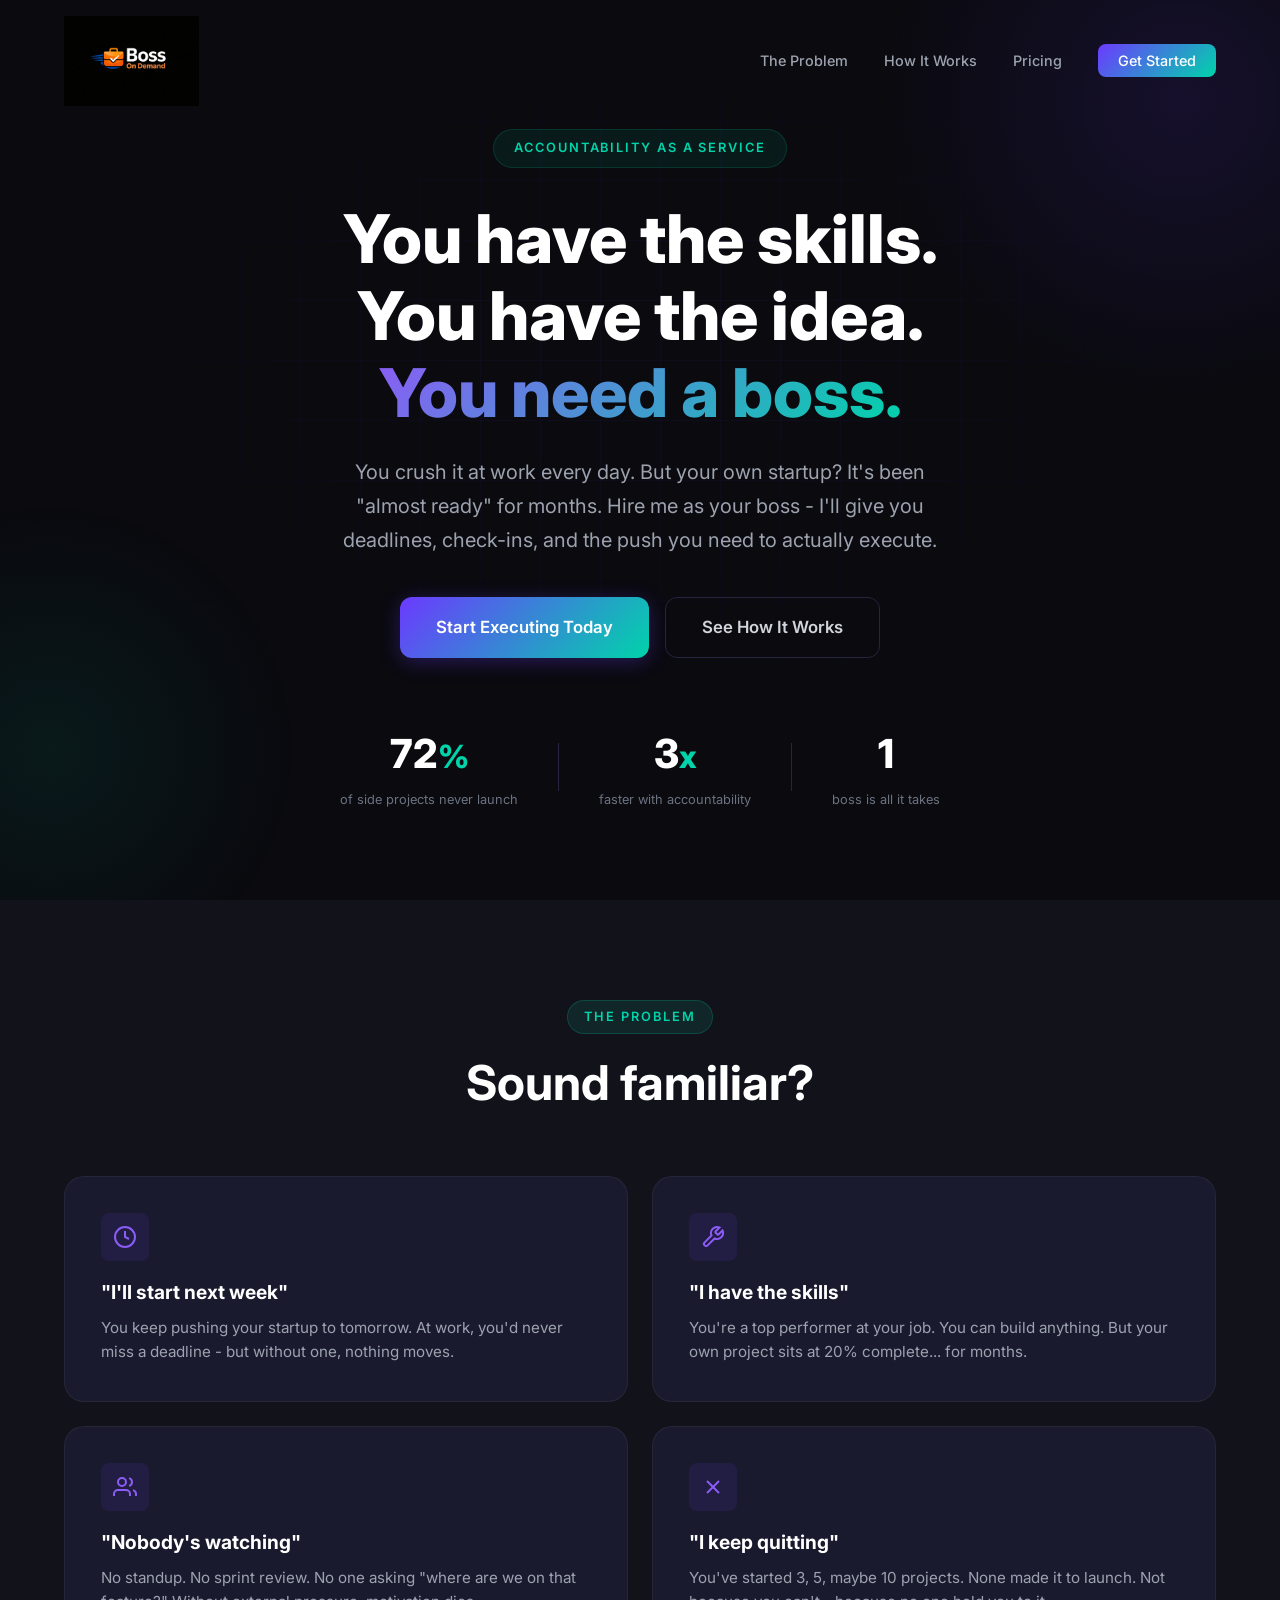
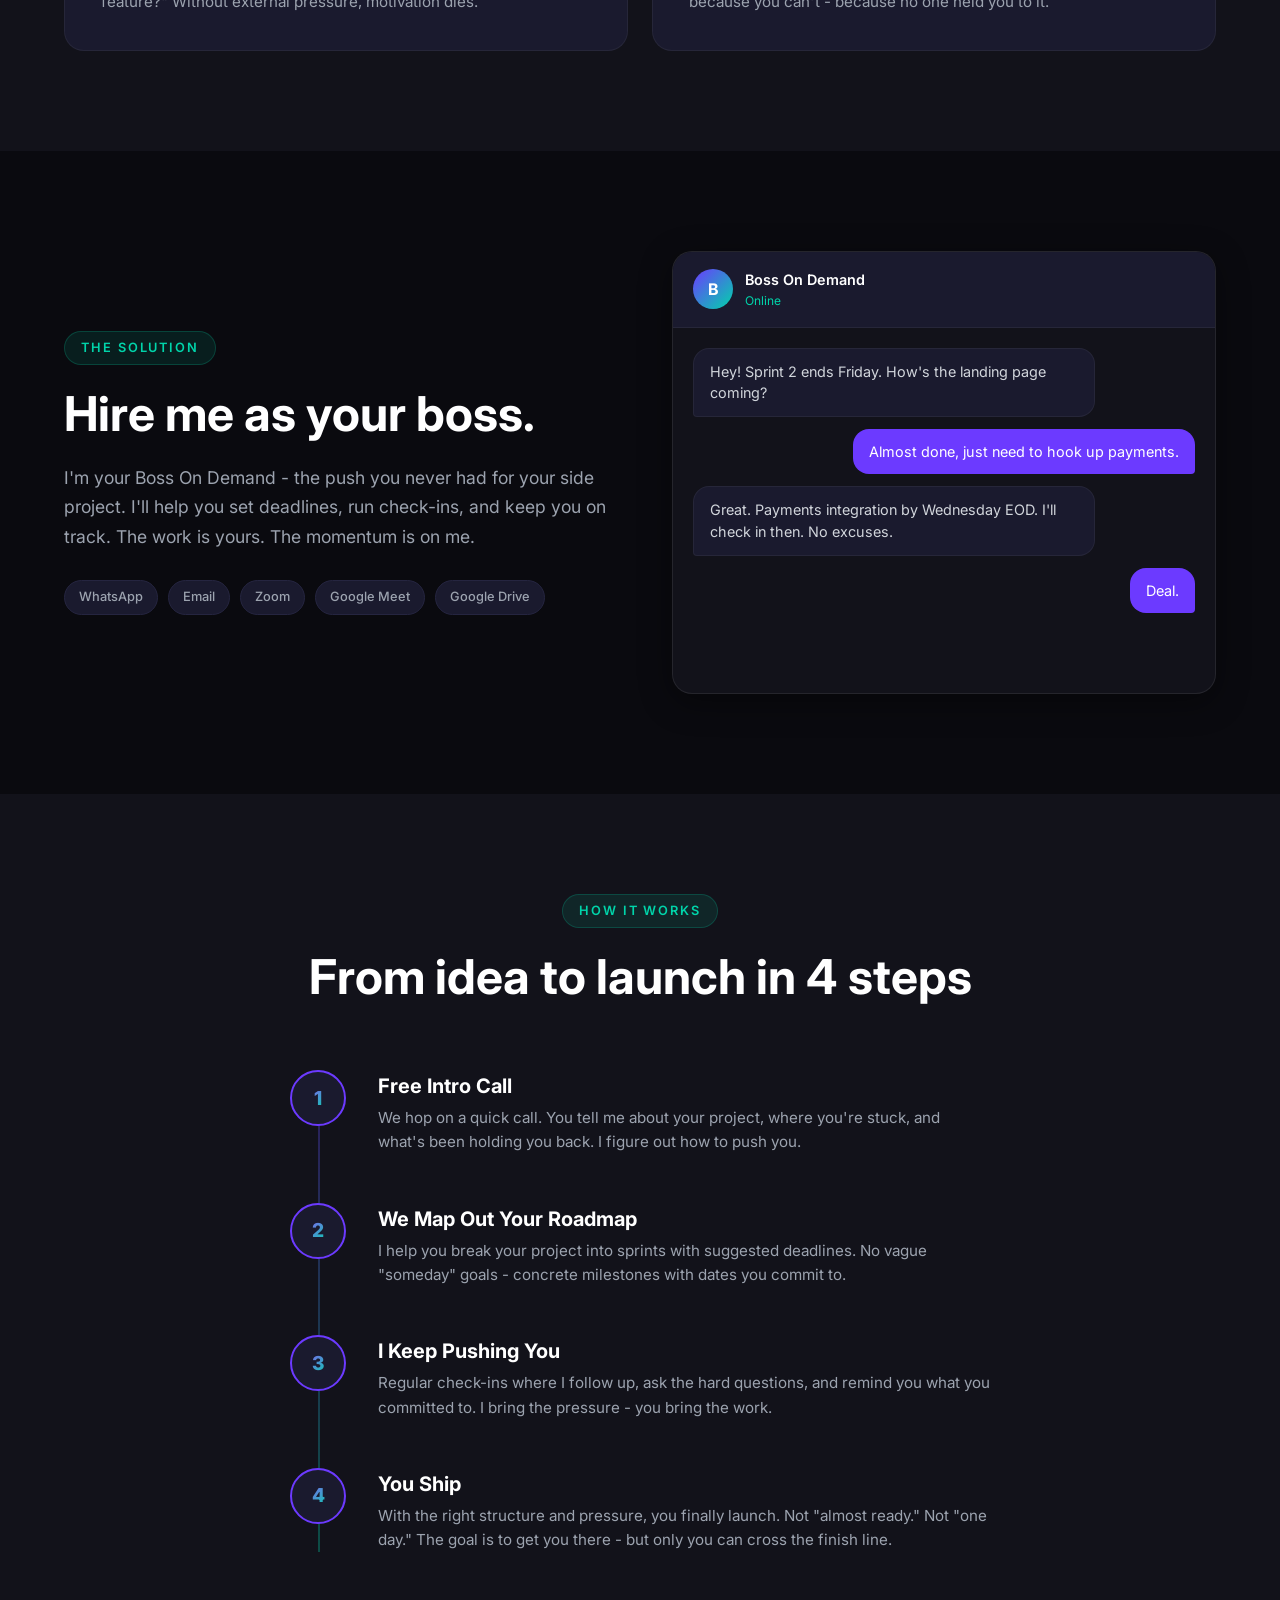
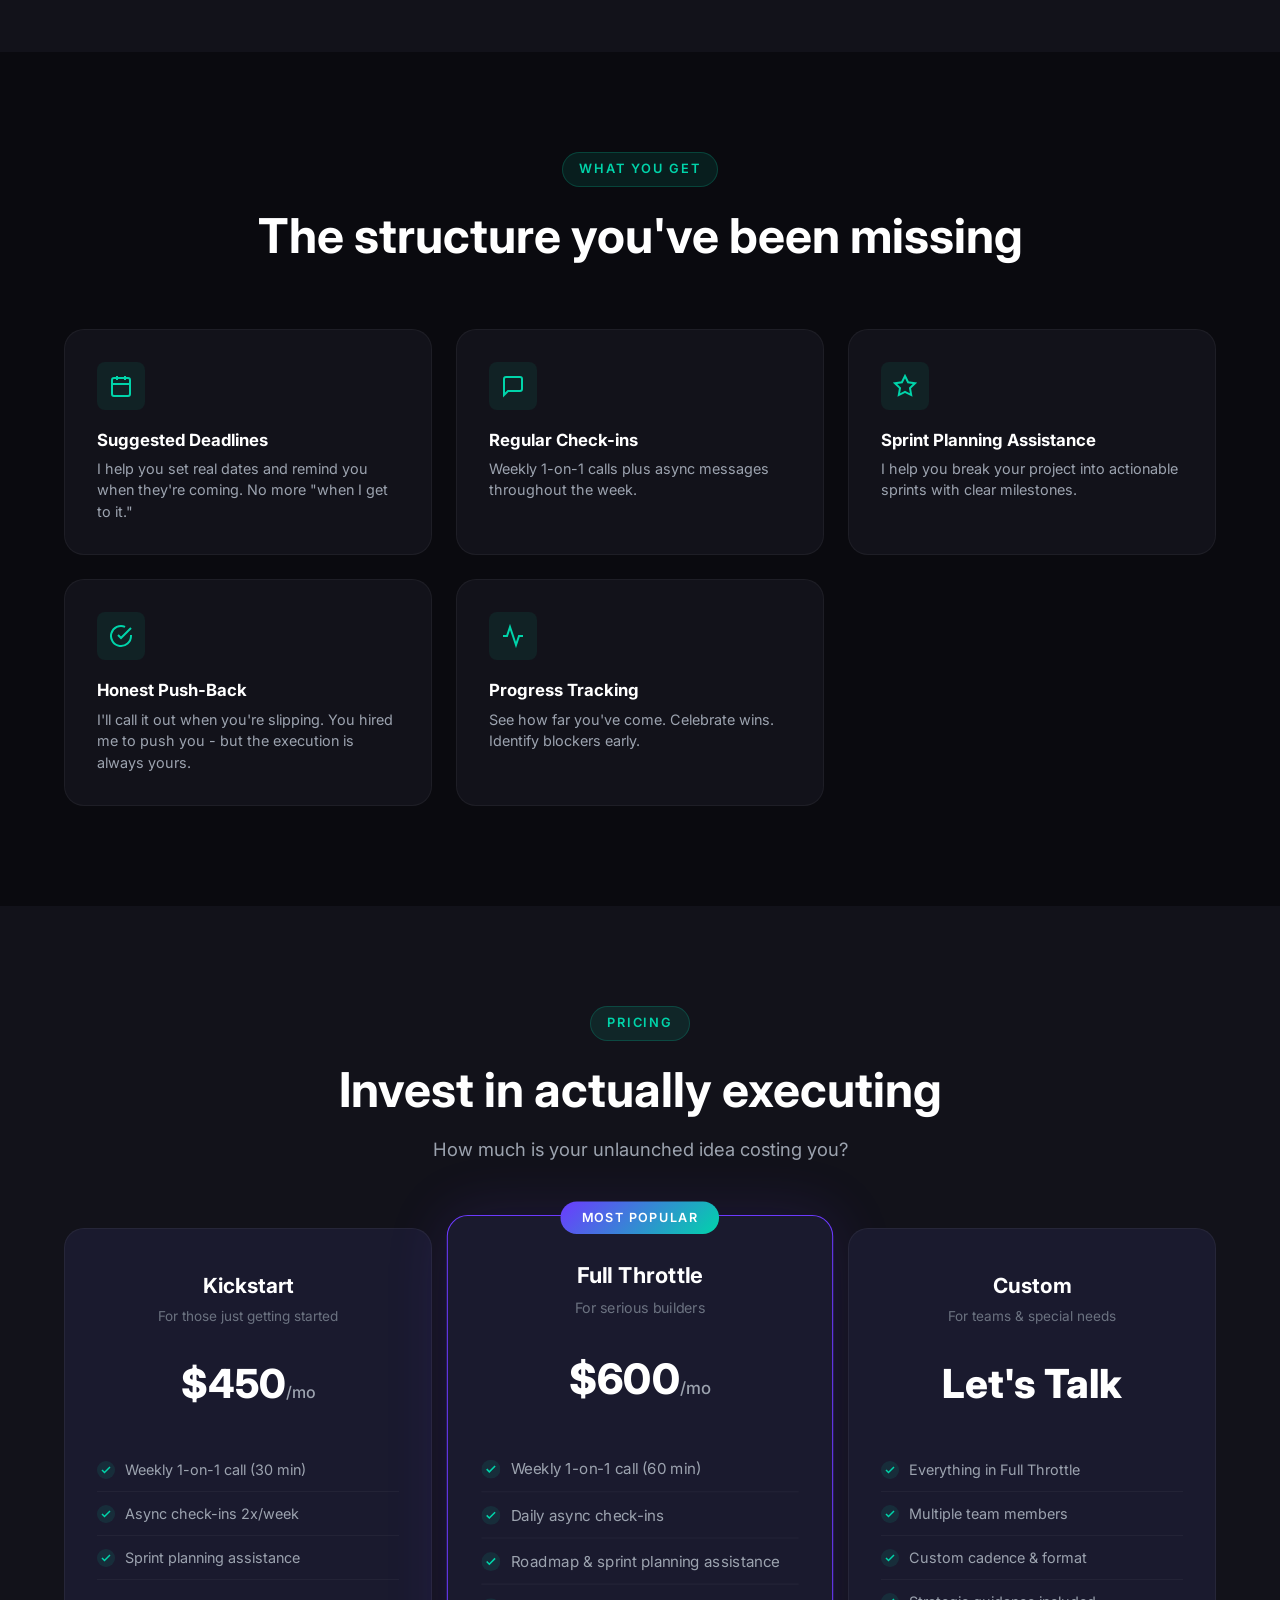
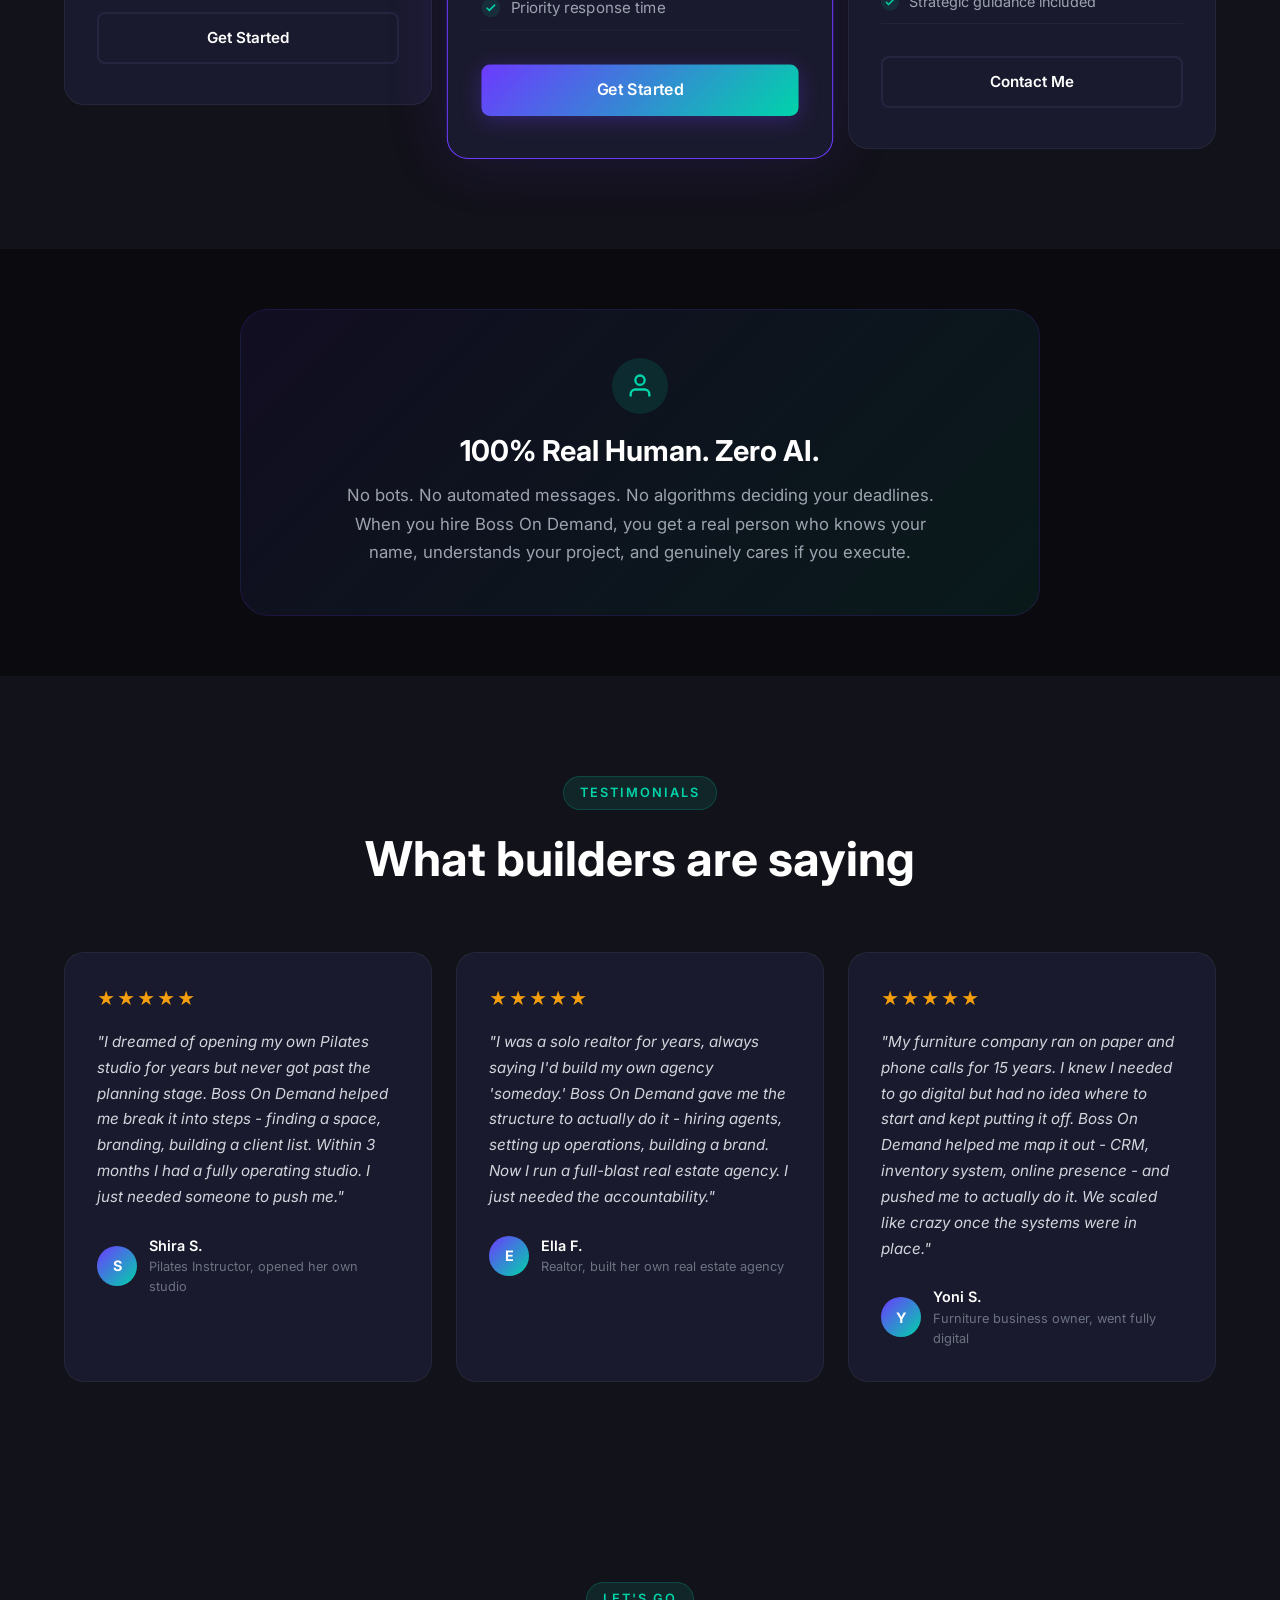
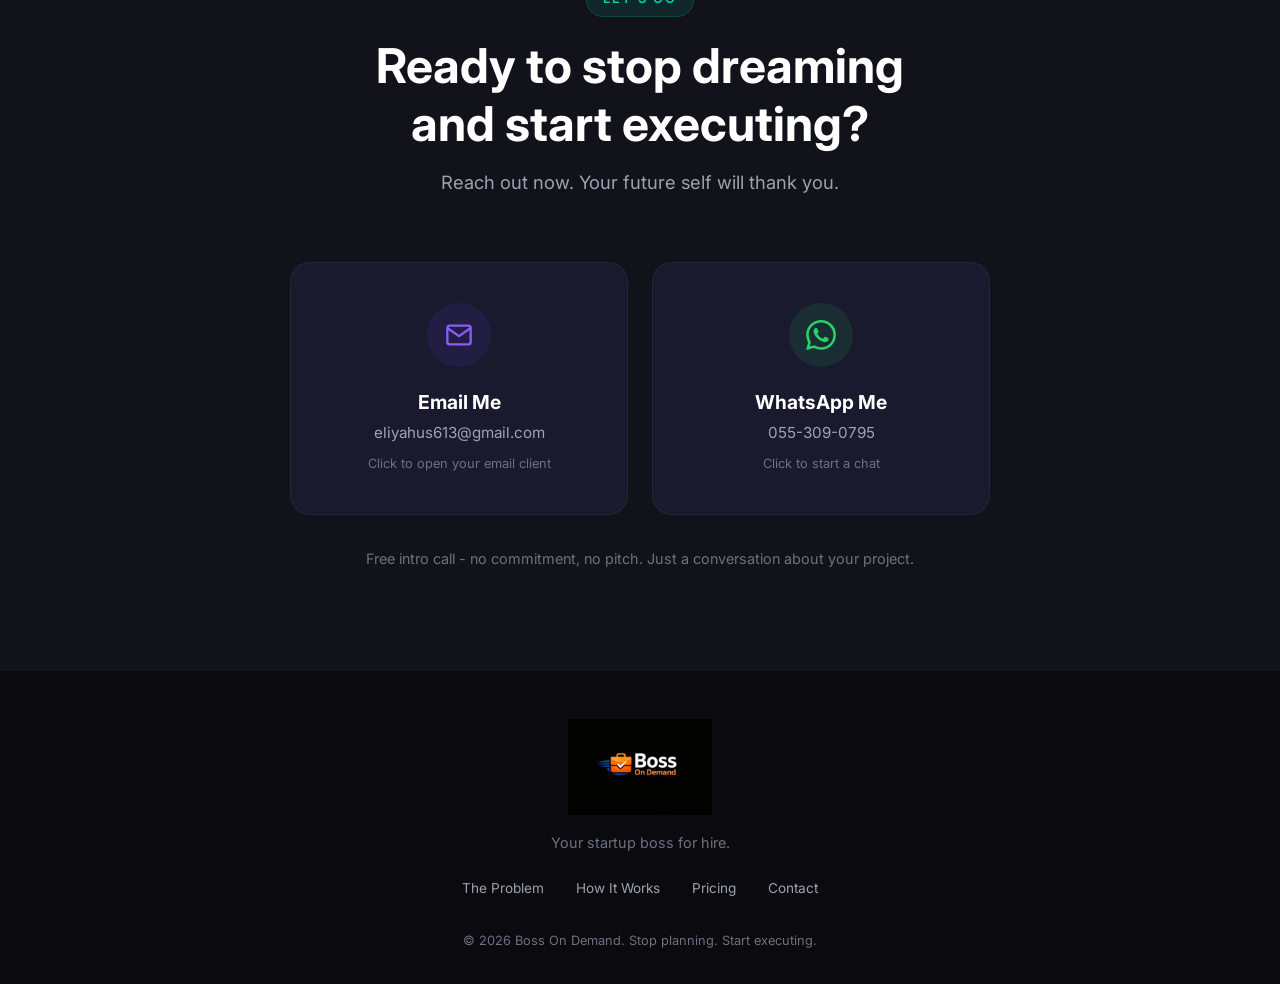
==== index.html @ 4ce0859a "Add files via upload" ====
<!DOCTYPE html>
<html lang="en">
<head>
    <meta charset="UTF-8">
    <meta name="viewport" content="width=device-width, initial-scale=1.0">
    <title>Boss On Demand - Your Startup Boss for Hire</title>
    <link rel="apple-touch-icon" sizes="180x180" href="apple-touch-icon.png">
    <link rel="icon" type="image/png" sizes="32x32" href="favicon-32x32.png">
    <link rel="icon" type="image/png" sizes="16x16" href="favicon-16x16.png">
    <link rel="icon" type="image/x-icon" href="favicon.ico">
    <link rel="stylesheet" href="styles.css">
    <link rel="preconnect" href="https://fonts.googleapis.com">
    <link rel="preconnect" href="https://fonts.gstatic.com" crossorigin>
    <link href="https://fonts.googleapis.com/css2?family=Inter:wght@300;400;500;600;700;800;900&display=swap" rel="stylesheet">
</head>
<body>
    <!-- Navigation -->
    <nav class="navbar" id="navbar">
        <div class="container nav-container">
            <a href="#" class="logo">
                <img src="logo.jpeg" alt="Boss On Demand" class="logo-img">
            </a>
            <ul class="nav-links">
                <li><a href="#problem">The Problem</a></li>
                <li><a href="#how-it-works">How It Works</a></li>
                <li><a href="#pricing">Pricing</a></li>
                <li><a href="#contact" class="nav-cta">Get Started</a></li>
            </ul>
            <button class="mobile-toggle" id="mobile-toggle" aria-label="Toggle menu">
                <span></span>
                <span></span>
                <span></span>
            </button>
        </div>
    </nav>

    <!-- Hero Section -->
    <header class="hero">
        <div class="hero-bg-grid"></div>
        <div class="container hero-container">
            <div class="hero-badge">Accountability as a Service</div>
            <h1 class="hero-title">
                You have the skills.<br>
                You have the idea.<br>
                <span class="gradient-text">You need a boss.</span>
            </h1>
            <p class="hero-subtitle">
                You crush it at work every day. But your own startup? It's been "almost ready" for months.
                Hire me as your boss - I'll give you deadlines, check-ins, and the push you need to actually execute.
            </p>
            <div class="hero-cta-group">
                <a href="#contact" class="btn btn-primary btn-lg">Start Executing Today</a>
                <a href="#how-it-works" class="btn btn-ghost btn-lg">See How It Works</a>
            </div>
            <div class="hero-stats">
                <div class="stat">
                    <span class="stat-number" data-target="72">0</span><span class="stat-suffix">%</span>
                    <span class="stat-label">of side projects never launch</span>
                </div>
                <div class="stat-divider"></div>
                <div class="stat">
                    <span class="stat-number" data-target="3">0</span><span class="stat-suffix">x</span>
                    <span class="stat-label">faster with accountability</span>
                </div>
                <div class="stat-divider"></div>
                <div class="stat">
                    <span class="stat-number" data-target="1">0</span><span class="stat-suffix"></span>
                    <span class="stat-label">boss is all it takes</span>
                </div>
            </div>
        </div>
    </header>

    <!-- Problem Section -->
    <section class="section problem-section" id="problem">
        <div class="container">
            <div class="section-header">
                <span class="section-tag">The Problem</span>
                <h2 class="section-title">Sound familiar?</h2>
            </div>
            <div class="problem-grid">
                <div class="problem-card" data-delay="0">
                    <div class="problem-icon">
                        <svg viewBox="0 0 24 24" fill="none" stroke="currentColor" stroke-width="2"><circle cx="12" cy="12" r="10"/><polyline points="12 6 12 12 16 14"/></svg>
                    </div>
                    <h3>"I'll start next week"</h3>
                    <p>You keep pushing your startup to tomorrow. At work, you'd never miss a deadline - but without one, nothing moves.</p>
                </div>
                <div class="problem-card" data-delay="100">
                    <div class="problem-icon">
                        <svg viewBox="0 0 24 24" fill="none" stroke="currentColor" stroke-width="2"><path d="M14.7 6.3a1 1 0 0 0 0 1.4l1.6 1.6a1 1 0 0 0 1.4 0l3.77-3.77a6 6 0 0 1-7.94 7.94l-6.91 6.91a2.12 2.12 0 0 1-3-3l6.91-6.91a6 6 0 0 1 7.94-7.94l-3.76 3.76z"/></svg>
                    </div>
                    <h3>"I have the skills"</h3>
                    <p>You're a top performer at your job. You can build anything. But your own project sits at 20% complete... for months.</p>
                </div>
                <div class="problem-card" data-delay="200">
                    <div class="problem-icon">
                        <svg viewBox="0 0 24 24" fill="none" stroke="currentColor" stroke-width="2"><path d="M17 21v-2a4 4 0 0 0-4-4H5a4 4 0 0 0-4 4v2"/><circle cx="9" cy="7" r="4"/><path d="M23 21v-2a4 4 0 0 0-3-3.87"/><path d="M16 3.13a4 4 0 0 1 0 7.75"/></svg>
                    </div>
                    <h3>"Nobody's watching"</h3>
                    <p>No standup. No sprint review. No one asking "where are we on that feature?" Without external pressure, motivation dies.</p>
                </div>
                <div class="problem-card" data-delay="300">
                    <div class="problem-icon">
                        <svg viewBox="0 0 24 24" fill="none" stroke="currentColor" stroke-width="2"><line x1="18" y1="6" x2="6" y2="18"/><line x1="6" y1="6" x2="18" y2="18"/></svg>
                    </div>
                    <h3>"I keep quitting"</h3>
                    <p>You've started 3, 5, maybe 10 projects. None made it to launch. Not because you can't - because no one held you to it.</p>
                </div>
            </div>
        </div>
    </section>

    <!-- Solution Section -->
    <section class="section solution-section">
        <div class="container">
            <div class="solution-content">
                <div class="solution-text">
                    <span class="section-tag">The Solution</span>
                    <h2 class="section-title">Hire me as your boss.</h2>
                    <p class="solution-description">
                        I'm your Boss On Demand - the push you never had for your side project.
                        I'll help you set deadlines, run check-ins, and keep you on track.
                        The work is yours. The momentum is on me.
                    </p>
                    <div class="platform-tags">
                        <span class="platform-tag">WhatsApp</span>
                        <span class="platform-tag">Email</span>
                        <span class="platform-tag">Zoom</span>
                        <span class="platform-tag">Google Meet</span>
                        <span class="platform-tag">Google Drive</span>
                    </div>
                </div>
                <div class="solution-visual">
                    <div class="chat-mockup">
                        <div class="chat-header">
                            <div class="chat-avatar">B</div>
                            <div>
                                <div class="chat-name">Boss On Demand</div>
                                <div class="chat-status">Online</div>
                            </div>
                        </div>
                        <div class="chat-messages">
                            <div class="chat-msg boss">Hey! Sprint 2 ends Friday. How's the landing page coming?</div>
                            <div class="chat-msg user">Almost done, just need to hook up payments.</div>
                            <div class="chat-msg boss">Great. Payments integration by Wednesday EOD. I'll check in then. No excuses.</div>
                            <div class="chat-msg user">Deal.</div>
                            <div class="chat-msg boss">That's what I like to hear. Execute.</div>
                        </div>
                    </div>
                </div>
            </div>
        </div>
    </section>

    <!-- How It Works Section -->
    <section class="section flow-section" id="how-it-works">
        <div class="container">
            <div class="section-header">
                <span class="section-tag">How It Works</span>
                <h2 class="section-title">From idea to launch in 4 steps</h2>
            </div>
            <div class="flow-timeline">
                <div class="flow-line"></div>
                <div class="flow-step" data-step="1">
                    <div class="flow-step-marker">
                        <span>1</span>
                    </div>
                    <div class="flow-step-content">
                        <h3>Free Intro Call</h3>
                        <p>We hop on a quick call. You tell me about your project, where you're stuck, and what's been holding you back. I figure out how to push you.</p>
                    </div>
                </div>
                <div class="flow-step" data-step="2">
                    <div class="flow-step-marker">
                        <span>2</span>
                    </div>
                    <div class="flow-step-content">
                        <h3>We Map Out Your Roadmap</h3>
                        <p>I help you break your project into sprints with suggested deadlines. No vague "someday" goals - concrete milestones with dates you commit to.</p>
                    </div>
                </div>
                <div class="flow-step" data-step="3">
                    <div class="flow-step-marker">
                        <span>3</span>
                    </div>
                    <div class="flow-step-content">
                        <h3>I Keep Pushing You</h3>
                        <p>Regular check-ins where I follow up, ask the hard questions, and remind you what you committed to. I bring the pressure - you bring the work.</p>
                    </div>
                </div>
                <div class="flow-step" data-step="4">
                    <div class="flow-step-marker">
                        <span>4</span>
                    </div>
                    <div class="flow-step-content">
                        <h3>You Ship</h3>
                        <p>With the right structure and pressure, you finally launch. Not "almost ready." Not "one day." The goal is to get you there - but only you can cross the finish line.</p>
                    </div>
                </div>
            </div>
        </div>
    </section>

    <!-- What You Get Section -->
    <section class="section features-section">
        <div class="container">
            <div class="section-header">
                <span class="section-tag">What You Get</span>
                <h2 class="section-title">The structure you've been missing</h2>
            </div>
            <div class="features-grid">
                <div class="feature-card">
                    <div class="feature-icon-wrap">
                        <svg viewBox="0 0 24 24" fill="none" stroke="currentColor" stroke-width="2"><rect x="3" y="4" width="18" height="18" rx="2" ry="2"/><line x1="16" y1="2" x2="16" y2="6"/><line x1="8" y1="2" x2="8" y2="6"/><line x1="3" y1="10" x2="21" y2="10"/></svg>
                    </div>
                    <h4>Suggested Deadlines</h4>
                    <p>I help you set real dates and remind you when they're coming. No more "when I get to it."</p>
                </div>
                <div class="feature-card">
                    <div class="feature-icon-wrap">
                        <svg viewBox="0 0 24 24" fill="none" stroke="currentColor" stroke-width="2"><path d="M21 15a2 2 0 0 1-2 2H7l-4 4V5a2 2 0 0 1 2-2h14a2 2 0 0 1 2 2z"/></svg>
                    </div>
                    <h4>Regular Check-ins</h4>
                    <p>Weekly 1-on-1 calls plus async messages throughout the week.</p>
                </div>
                <div class="feature-card">
                    <div class="feature-icon-wrap">
                        <svg viewBox="0 0 24 24" fill="none" stroke="currentColor" stroke-width="2"><polygon points="12 2 15.09 8.26 22 9.27 17 14.14 18.18 21.02 12 17.77 5.82 21.02 7 14.14 2 9.27 8.91 8.26 12 2"/></svg>
                    </div>
                    <h4>Sprint Planning Assistance</h4>
                    <p>I help you break your project into actionable sprints with clear milestones.</p>
                </div>
                <div class="feature-card">
                    <div class="feature-icon-wrap">
                        <svg viewBox="0 0 24 24" fill="none" stroke="currentColor" stroke-width="2"><path d="M22 11.08V12a10 10 0 1 1-5.93-9.14"/><polyline points="22 4 12 14.01 9 11.01"/></svg>
                    </div>
                    <h4>Honest Push-Back</h4>
                    <p>I'll call it out when you're slipping. You hired me to push you - but the execution is always yours.</p>
                </div>
                <div class="feature-card">
                    <div class="feature-icon-wrap">
                        <svg viewBox="0 0 24 24" fill="none" stroke="currentColor" stroke-width="2"><polyline points="22 12 18 12 15 21 9 3 6 12 2 12"/></svg>
                    </div>
                    <h4>Progress Tracking</h4>
                    <p>See how far you've come. Celebrate wins. Identify blockers early.</p>
                </div>
            </div>
        </div>
    </section>

    <!-- Pricing Section -->
    <section class="section pricing-section" id="pricing">
        <div class="container">
            <div class="section-header">
                <span class="section-tag">Pricing</span>
                <h2 class="section-title">Invest in actually executing</h2>
                <p class="section-subtitle">How much is your unlaunched idea costing you?</p>
            </div>
            <div class="pricing-grid">
                <div class="pricing-card">
                    <div class="pricing-name">Kickstart</div>
                    <div class="pricing-desc">For those just getting started</div>
                    <div class="pricing-price">$450<span class="pricing-period">/mo</span></div>
                    <ul class="pricing-features">
                        <li>Weekly 1-on-1 call (30 min)</li>
                        <li>Async check-ins 2x/week</li>
                        <li>Sprint planning assistance</li>
                    </ul>
                    <a href="#contact" class="btn btn-outline btn-block">Get Started</a>
                </div>
                <div class="pricing-card featured">
                    <div class="pricing-badge">Most Popular</div>
                    <div class="pricing-name">Full Throttle</div>
                    <div class="pricing-desc">For serious builders</div>
                    <div class="pricing-price">$600<span class="pricing-period">/mo</span></div>
                    <ul class="pricing-features">
                        <li>Weekly 1-on-1 call (60 min)</li>
                        <li>Daily async check-ins</li>
                        <li>Roadmap &amp; sprint planning assistance</li>
                        <li>Priority response time</li>
                    </ul>
                    <a href="#contact" class="btn btn-primary btn-block">Get Started</a>
                </div>
                <div class="pricing-card">
                    <div class="pricing-name">Custom</div>
                    <div class="pricing-desc">For teams &amp; special needs</div>
                    <div class="pricing-price">Let's Talk</div>
                    <ul class="pricing-features">
                        <li>Everything in Full Throttle</li>
                        <li>Multiple team members</li>
                        <li>Custom cadence &amp; format</li>
                        <li>Strategic guidance included</li>
                    </ul>
                    <a href="#contact" class="btn btn-outline btn-block">Contact Me</a>
                </div>
            </div>
        </div>
    </section>

    <!-- Real Human Section -->
    <section class="section human-section">
        <div class="container">
            <div class="human-banner">
                <div class="human-icon">
                    <svg viewBox="0 0 24 24" fill="none" stroke="currentColor" stroke-width="2"><path d="M20 21v-2a4 4 0 0 0-4-4H8a4 4 0 0 0-4 4v2"/><circle cx="12" cy="7" r="4"/></svg>
                </div>
                <h2>100% Real Human. Zero AI.</h2>
                <p>No bots. No automated messages. No algorithms deciding your deadlines. When you hire Boss On Demand, you get a real person who knows your name, understands your project, and genuinely cares if you execute.</p>
            </div>
        </div>
    </section>

    <!-- Testimonials Section -->
    <section class="section testimonials-section" id="testimonials">
        <div class="container">
            <div class="section-header">
                <span class="section-tag">Testimonials</span>
                <h2 class="section-title">What builders are saying</h2>
            </div>
            <div class="testimonials-grid">
                <div class="testimonial-card">
                    <div class="testimonial-stars">&#9733;&#9733;&#9733;&#9733;&#9733;</div>
                    <p class="testimonial-text">"I dreamed of opening my own Pilates studio for years but never got past the planning stage. Boss On Demand helped me break it into steps - finding a space, branding, building a client list. Within 3 months I had a fully operating studio. I just needed someone to push me."</p>
                    <div class="testimonial-author">
                        <div class="testimonial-avatar">S</div>
                        <div>
                            <div class="testimonial-name">Shira S.</div>
                            <div class="testimonial-role">Pilates Instructor, opened her own studio</div>
                        </div>
                    </div>
                </div>
                <div class="testimonial-card">
                    <div class="testimonial-stars">&#9733;&#9733;&#9733;&#9733;&#9733;</div>
                    <p class="testimonial-text">"I was a solo realtor for years, always saying I'd build my own agency 'someday.' Boss On Demand gave me the structure to actually do it - hiring agents, setting up operations, building a brand. Now I run a full-blast real estate agency. I just needed the accountability."</p>
                    <div class="testimonial-author">
                        <div class="testimonial-avatar">E</div>
                        <div>
                            <div class="testimonial-name">Ella F.</div>
                            <div class="testimonial-role">Realtor, built her own real estate agency</div>
                        </div>
                    </div>
                </div>
                <div class="testimonial-card">
                    <div class="testimonial-stars">&#9733;&#9733;&#9733;&#9733;&#9733;</div>
                    <p class="testimonial-text">"My furniture company ran on paper and phone calls for 15 years. I knew I needed to go digital but had no idea where to start and kept putting it off. Boss On Demand helped me map it out - CRM, inventory system, online presence - and pushed me to actually do it. We scaled like crazy once the systems were in place."</p>
                    <div class="testimonial-author">
                        <div class="testimonial-avatar">Y</div>
                        <div>
                            <div class="testimonial-name">Yoni S.</div>
                            <div class="testimonial-role">Furniture business owner, went fully digital</div>
                        </div>
                    </div>
                </div>
            </div>
        </div>
    </section>

    <!-- Contact / CTA Section -->
    <section class="section contact-section" id="contact">
        <div class="container">
            <div class="section-header">
                <span class="section-tag">Let's Go</span>
                <h2 class="section-title">Ready to stop dreaming<br>and start executing?</h2>
                <p class="section-subtitle">Reach out now. Your future self will thank you.</p>
            </div>
            <div class="contact-cards">
                <a href="mailto:eliyahus613@gmail.com" class="contact-card email-card">
                    <div class="contact-icon">
                        <svg viewBox="0 0 24 24" fill="none" stroke="currentColor" stroke-width="2"><path d="M4 4h16c1.1 0 2 .9 2 2v12c0 1.1-.9 2-2 2H4c-1.1 0-2-.9-2-2V6c0-1.1.9-2 2-2z"/><polyline points="22,6 12,13 2,6"/></svg>
                    </div>
                    <div class="contact-label">Email Me</div>
                    <div class="contact-value">eliyahus613@gmail.com</div>
                    <div class="contact-hint">Click to open your email client</div>
                </a>
                <a href="https://wa.me/9720553090795" target="_blank" rel="noopener" class="contact-card whatsapp-card">
                    <div class="contact-icon">
                        <svg viewBox="0 0 24 24" fill="currentColor"><path d="M17.472 14.382c-.297-.149-1.758-.867-2.03-.967-.273-.099-.471-.148-.67.15-.197.297-.767.966-.94 1.164-.173.199-.347.223-.644.075-.297-.15-1.255-.463-2.39-1.475-.883-.788-1.48-1.761-1.653-2.059-.173-.297-.018-.458.13-.606.134-.133.298-.347.446-.52.149-.174.198-.298.298-.497.099-.198.05-.371-.025-.52-.075-.149-.669-1.612-.916-2.207-.242-.579-.487-.5-.669-.51-.173-.008-.371-.01-.57-.01-.198 0-.52.074-.792.372-.272.297-1.04 1.016-1.04 2.479 0 1.462 1.065 2.875 1.213 3.074.149.198 2.096 3.2 5.077 4.487.709.306 1.262.489 1.694.625.712.227 1.36.195 1.871.118.571-.085 1.758-.719 2.006-1.413.248-.694.248-1.289.173-1.413-.074-.124-.272-.198-.57-.347m-5.421 7.403h-.004a9.87 9.87 0 01-5.031-1.378l-.361-.214-3.741.982.998-3.648-.235-.374a9.86 9.86 0 01-1.51-5.26c.001-5.45 4.436-9.884 9.888-9.884 2.64 0 5.122 1.03 6.988 2.898a9.825 9.825 0 012.893 6.994c-.003 5.45-4.437 9.884-9.885 9.884m8.413-18.297A11.815 11.815 0 0012.05 0C5.495 0 .16 5.335.157 11.892c0 2.096.547 4.142 1.588 5.945L.057 24l6.305-1.654a11.882 11.882 0 005.683 1.448h.005c6.554 0 11.89-5.335 11.893-11.893a11.821 11.821 0 00-3.48-8.413z"/></svg>
                    </div>
                    <div class="contact-label">WhatsApp Me</div>
                    <div class="contact-value">055-309-0795</div>
                    <div class="contact-hint">Click to start a chat</div>
                </a>
            </div>
            <p class="contact-note">Free intro call - no commitment, no pitch. Just a conversation about your project.</p>
        </div>
    </section>

    <!-- Footer -->
    <footer class="footer">
        <div class="container footer-container">
            <div class="footer-brand">
                <a href="#" class="logo">
                    <img src="logo.jpeg" alt="Boss On Demand" class="logo-img">
                </a>
                <p>Your startup boss for hire.</p>
            </div>
            <div class="footer-links">
                <a href="#problem">The Problem</a>
                <a href="#how-it-works">How It Works</a>
                <a href="#pricing">Pricing</a>
                <a href="#contact">Contact</a>
            </div>
            <div class="footer-bottom">
                <p>&copy; 2026 Boss On Demand. Stop planning. Start executing.</p>
            </div>
        </div>
    </footer>

    <script src="script.js"></script>
</body>
</html>
---- styles.css ----
/* ===== RESET & BASE ===== */
*, *::before, *::after {
    margin: 0;
    padding: 0;
    box-sizing: border-box;
}

:root {
    --primary: #6C3AFF;
    --primary-dark: #5227CC;
    --primary-light: #8B5CF6;
    --accent: #00D4AA;
    --accent-dark: #00B894;
    --dark: #0A0A0F;
    --dark-2: #12121A;
    --dark-3: #1A1A2E;
    --dark-4: #252540;
    --gray-1: #6B7280;
    --gray-2: #9CA3AF;
    --gray-3: #D1D5DB;
    --white: #FFFFFF;
    --whatsapp: #25D366;
    --email-color: #6C3AFF;
    --gradient: linear-gradient(135deg, #6C3AFF 0%, #00D4AA 100%);
    --gradient-text: linear-gradient(135deg, #8B5CF6 0%, #00D4AA 100%);
    --shadow-sm: 0 1px 2px rgba(0,0,0,0.3);
    --shadow-md: 0 4px 16px rgba(0,0,0,0.3);
    --shadow-lg: 0 8px 32px rgba(0,0,0,0.4);
    --shadow-glow: 0 0 60px rgba(108,58,255,0.15);
    --radius-sm: 8px;
    --radius-md: 12px;
    --radius-lg: 20px;
    --radius-xl: 28px;
}

html {
    scroll-behavior: smooth;
    font-size: 16px;
}

body {
    font-family: 'Inter', -apple-system, BlinkMacSystemFont, sans-serif;
    background-color: var(--dark);
    color: var(--gray-3);
    line-height: 1.6;
    overflow-x: hidden;
    -webkit-font-smoothing: antialiased;
}

.container {
    max-width: 1200px;
    margin: 0 auto;
    padding: 0 24px;
}

a {
    text-decoration: none;
    color: inherit;
    transition: color 0.3s;
}

/* ===== TYPOGRAPHY ===== */
h1, h2, h3, h4 {
    color: var(--white);
    line-height: 1.2;
    font-weight: 700;
}

.section-header {
    text-align: center;
    margin-bottom: 64px;
}

.section-tag {
    display: inline-block;
    font-size: 0.8rem;
    font-weight: 600;
    text-transform: uppercase;
    letter-spacing: 0.15em;
    color: var(--accent);
    background: rgba(0, 212, 170, 0.1);
    border: 1px solid rgba(0, 212, 170, 0.2);
    padding: 6px 16px;
    border-radius: 100px;
    margin-bottom: 20px;
}

.section-title {
    font-size: clamp(2rem, 4vw, 3rem);
    margin-bottom: 16px;
}

.section-subtitle {
    font-size: 1.15rem;
    color: var(--gray-2);
    max-width: 560px;
    margin: 0 auto;
}

.gradient-text {
    background: var(--gradient-text);
    -webkit-background-clip: text;
    -webkit-text-fill-color: transparent;
    background-clip: text;
}

/* ===== BUTTONS ===== */
.btn {
    display: inline-flex;
    align-items: center;
    justify-content: center;
    font-family: inherit;
    font-weight: 600;
    font-size: 0.95rem;
    padding: 12px 28px;
    border-radius: var(--radius-sm);
    border: none;
    cursor: pointer;
    transition: all 0.3s ease;
    gap: 8px;
}

.btn-lg {
    padding: 16px 36px;
    font-size: 1.05rem;
    border-radius: var(--radius-md);
}

.btn-primary {
    background: var(--gradient);
    color: var(--white);
    box-shadow: 0 4px 20px rgba(108, 58, 255, 0.3);
}

.btn-primary:hover {
    transform: translateY(-2px);
    box-shadow: 0 8px 30px rgba(108, 58, 255, 0.45);
}

.btn-ghost {
    background: transparent;
    color: var(--gray-3);
    border: 1px solid var(--dark-4);
}

.btn-ghost:hover {
    border-color: var(--gray-2);
    color: var(--white);
    transform: translateY(-2px);
}

.btn-outline {
    background: transparent;
    color: var(--white);
    border: 2px solid var(--dark-4);
}

.btn-outline:hover {
    border-color: var(--primary);
    color: var(--primary-light);
    transform: translateY(-2px);
}

.btn-block {
    width: 100%;
}

/* ===== NAVBAR ===== */
.navbar {
    position: fixed;
    top: 0;
    left: 0;
    right: 0;
    z-index: 1000;
    padding: 16px 0;
    transition: all 0.3s ease;
    background: transparent;
}

.navbar.scrolled {
    background: rgba(10, 10, 15, 0.85);
    backdrop-filter: blur(20px);
    -webkit-backdrop-filter: blur(20px);
    border-bottom: 1px solid rgba(255,255,255,0.05);
    padding: 12px 0;
}

.nav-container {
    display: flex;
    align-items: center;
    justify-content: space-between;
}

.logo {
    display: inline-flex;
    align-items: center;
}

.logo-img {
    height: 90px;
    width: auto;
    object-fit: contain;
}

.navbar.scrolled .logo-img {
    height: 70px;
}

.nav-links {
    display: flex;
    list-style: none;
    gap: 36px;
    align-items: center;
}

.nav-links a {
    font-size: 0.9rem;
    font-weight: 500;
    color: var(--gray-2);
    transition: color 0.3s;
}

.nav-links a:hover {
    color: var(--white);
}

.nav-cta {
    background: var(--gradient);
    padding: 8px 20px !important;
    border-radius: var(--radius-sm);
    color: var(--white) !important;
}

.nav-cta:hover {
    opacity: 0.9;
}

.mobile-toggle {
    display: none;
    flex-direction: column;
    gap: 5px;
    background: none;
    border: none;
    cursor: pointer;
    padding: 4px;
}

.mobile-toggle span {
    display: block;
    width: 24px;
    height: 2px;
    background: var(--white);
    border-radius: 2px;
    transition: all 0.3s;
}

/* ===== HERO ===== */
.hero {
    position: relative;
    min-height: 100vh;
    display: flex;
    align-items: center;
    padding: 120px 0 80px;
    overflow: hidden;
}

.hero-bg-grid {
    position: absolute;
    inset: 0;
    background-image:
        linear-gradient(rgba(108, 58, 255, 0.05) 1px, transparent 1px),
        linear-gradient(90deg, rgba(108, 58, 255, 0.05) 1px, transparent 1px);
    background-size: 60px 60px;
    mask-image: radial-gradient(ellipse 70% 60% at 50% 40%, black 20%, transparent 70%);
    -webkit-mask-image: radial-gradient(ellipse 70% 60% at 50% 40%, black 20%, transparent 70%);
}

.hero::before {
    content: '';
    position: absolute;
    top: -200px;
    right: -200px;
    width: 600px;
    height: 600px;
    background: radial-gradient(circle, rgba(108, 58, 255, 0.12) 0%, transparent 70%);
    pointer-events: none;
}

.hero::after {
    content: '';
    position: absolute;
    bottom: -100px;
    left: -200px;
    width: 500px;
    height: 500px;
    background: radial-gradient(circle, rgba(0, 212, 170, 0.08) 0%, transparent 70%);
    pointer-events: none;
}

.hero-container {
    position: relative;
    text-align: center;
    max-width: 860px;
}

.hero-badge {
    display: inline-block;
    font-size: 0.8rem;
    font-weight: 600;
    text-transform: uppercase;
    letter-spacing: 0.15em;
    color: var(--accent);
    background: rgba(0, 212, 170, 0.08);
    border: 1px solid rgba(0, 212, 170, 0.15);
    padding: 8px 20px;
    border-radius: 100px;
    margin-bottom: 32px;
    animation: fadeInDown 0.8s ease;
}

.hero-title {
    font-size: clamp(2.5rem, 6vw, 4.2rem);
    font-weight: 800;
    line-height: 1.15;
    margin-bottom: 24px;
    animation: fadeInUp 0.8s ease 0.1s both;
}

.hero-subtitle {
    font-size: clamp(1.05rem, 2vw, 1.25rem);
    color: var(--gray-2);
    max-width: 640px;
    margin: 0 auto 40px;
    line-height: 1.7;
    animation: fadeInUp 0.8s ease 0.2s both;
}

.hero-cta-group {
    display: flex;
    gap: 16px;
    justify-content: center;
    flex-wrap: wrap;
    margin-bottom: 64px;
    animation: fadeInUp 0.8s ease 0.3s both;
}

.hero-stats {
    display: flex;
    justify-content: center;
    align-items: center;
    gap: 40px;
    animation: fadeInUp 0.8s ease 0.4s both;
}

.stat {
    text-align: center;
}

.stat-number {
    font-size: 2.5rem;
    font-weight: 800;
    color: var(--white);
}

.stat-suffix {
    font-size: 2rem;
    font-weight: 800;
    color: var(--accent);
}

.stat-label {
    display: block;
    font-size: 0.8rem;
    color: var(--gray-1);
    margin-top: 4px;
}

.stat-divider {
    width: 1px;
    height: 48px;
    background: var(--dark-4);
}

/* ===== PROBLEM SECTION ===== */
.section {
    padding: 100px 0;
}

.problem-section {
    background: var(--dark-2);
}

.problem-grid {
    display: grid;
    grid-template-columns: repeat(2, 1fr);
    gap: 24px;
}

.problem-card {
    background: var(--dark-3);
    border: 1px solid rgba(255,255,255,0.05);
    border-radius: var(--radius-lg);
    padding: 36px;
    transition: all 0.4s ease;
    opacity: 0;
    transform: translateY(30px);
}

.problem-card.visible {
    opacity: 1;
    transform: translateY(0);
}

.problem-card:hover {
    border-color: rgba(108, 58, 255, 0.2);
    transform: translateY(-4px);
    box-shadow: var(--shadow-glow);
}

.problem-icon {
    width: 48px;
    height: 48px;
    background: rgba(108, 58, 255, 0.1);
    border-radius: var(--radius-sm);
    display: flex;
    align-items: center;
    justify-content: center;
    margin-bottom: 20px;
}

.problem-icon svg {
    width: 24px;
    height: 24px;
    color: var(--primary-light);
}

.problem-card h3 {
    font-size: 1.2rem;
    margin-bottom: 12px;
}

.problem-card p {
    font-size: 0.95rem;
    color: var(--gray-2);
    line-height: 1.6;
}

/* ===== SOLUTION SECTION ===== */
.solution-content {
    display: grid;
    grid-template-columns: 1fr 1fr;
    gap: 64px;
    align-items: center;
}

.solution-text .section-tag {
    display: inline-block;
    margin-bottom: 20px;
}

.solution-text .section-title {
    text-align: left;
    margin-bottom: 20px;
}

.solution-description {
    font-size: 1.1rem;
    color: var(--gray-2);
    line-height: 1.7;
    margin-bottom: 28px;
}

.platform-tags {
    display: flex;
    flex-wrap: wrap;
    gap: 10px;
}

.platform-tag {
    font-size: 0.8rem;
    font-weight: 500;
    padding: 6px 14px;
    border-radius: 100px;
    background: var(--dark-3);
    border: 1px solid var(--dark-4);
    color: var(--gray-2);
}

/* Chat Mockup */
.chat-mockup {
    background: var(--dark-2);
    border: 1px solid rgba(255,255,255,0.08);
    border-radius: var(--radius-lg);
    overflow: hidden;
    box-shadow: var(--shadow-lg);
}

.chat-header {
    display: flex;
    align-items: center;
    gap: 12px;
    padding: 16px 20px;
    background: var(--dark-3);
    border-bottom: 1px solid rgba(255,255,255,0.05);
}

.chat-avatar {
    width: 40px;
    height: 40px;
    background: var(--gradient);
    border-radius: 50%;
    display: flex;
    align-items: center;
    justify-content: center;
    font-weight: 700;
    font-size: 1rem;
    color: var(--white);
}

.chat-name {
    font-weight: 600;
    color: var(--white);
    font-size: 0.9rem;
}

.chat-status {
    font-size: 0.75rem;
    color: var(--accent);
}

.chat-messages {
    padding: 20px;
    display: flex;
    flex-direction: column;
    gap: 12px;
}

.chat-msg {
    max-width: 80%;
    padding: 12px 16px;
    border-radius: 16px;
    font-size: 0.9rem;
    line-height: 1.5;
    opacity: 0;
    transform: translateY(10px);
}

.chat-msg.visible {
    opacity: 1;
    transform: translateY(0);
    transition: all 0.4s ease;
}

.chat-msg.boss {
    background: var(--dark-3);
    border: 1px solid rgba(255,255,255,0.05);
    color: var(--gray-3);
    align-self: flex-start;
    border-bottom-left-radius: 4px;
}

.chat-msg.user {
    background: var(--primary);
    color: var(--white);
    align-self: flex-end;
    border-bottom-right-radius: 4px;
}

/* ===== FLOW / HOW IT WORKS ===== */
.flow-section {
    background: var(--dark-2);
}

.flow-timeline {
    position: relative;
    max-width: 700px;
    margin: 0 auto;
}

.flow-line {
    position: absolute;
    left: 28px;
    top: 0;
    bottom: 0;
    width: 2px;
    background: linear-gradient(to bottom, var(--primary), var(--accent));
    opacity: 0.3;
}

.flow-step {
    display: flex;
    gap: 32px;
    margin-bottom: 48px;
    position: relative;
    opacity: 0;
    transform: translateX(-20px);
    transition: all 0.6s ease;
}

.flow-step.visible {
    opacity: 1;
    transform: translateX(0);
}

.flow-step:last-child {
    margin-bottom: 0;
}

.flow-step-marker {
    flex-shrink: 0;
    width: 56px;
    height: 56px;
    background: var(--dark-3);
    border: 2px solid var(--primary);
    border-radius: 50%;
    display: flex;
    align-items: center;
    justify-content: center;
    position: relative;
    z-index: 1;
}

.flow-step-marker span {
    font-size: 1.2rem;
    font-weight: 800;
    background: var(--gradient-text);
    -webkit-background-clip: text;
    -webkit-text-fill-color: transparent;
    background-clip: text;
}

.flow-step-content h3 {
    font-size: 1.25rem;
    margin-bottom: 8px;
    margin-top: 4px;
}

.flow-step-content p {
    color: var(--gray-2);
    font-size: 0.95rem;
    line-height: 1.6;
}

/* ===== FEATURES ===== */
.features-grid {
    display: grid;
    grid-template-columns: repeat(3, 1fr);
    gap: 24px;
}

.feature-card {
    background: var(--dark-2);
    border: 1px solid rgba(255,255,255,0.05);
    border-radius: var(--radius-lg);
    padding: 32px;
    transition: all 0.4s ease;
}

.feature-card:hover {
    border-color: rgba(108, 58, 255, 0.2);
    transform: translateY(-4px);
}

.feature-icon-wrap {
    width: 48px;
    height: 48px;
    background: rgba(0, 212, 170, 0.08);
    border-radius: var(--radius-sm);
    display: flex;
    align-items: center;
    justify-content: center;
    margin-bottom: 20px;
}

.feature-icon-wrap svg {
    width: 24px;
    height: 24px;
    color: var(--accent);
}

.feature-card h4 {
    font-size: 1.05rem;
    margin-bottom: 8px;
}

.feature-card p {
    font-size: 0.9rem;
    color: var(--gray-2);
    line-height: 1.5;
}

/* ===== PRICING ===== */
.pricing-section {
    background: var(--dark-2);
}

.pricing-grid {
    display: grid;
    grid-template-columns: repeat(3, 1fr);
    gap: 24px;
    align-items: start;
}

.pricing-card {
    background: var(--dark-3);
    border: 1px solid rgba(255,255,255,0.05);
    border-radius: var(--radius-lg);
    padding: 40px 32px;
    text-align: center;
    position: relative;
    transition: all 0.4s ease;
}

.pricing-card:hover {
    transform: translateY(-4px);
}

.pricing-card.featured {
    border-color: var(--primary);
    box-shadow: 0 0 60px rgba(108, 58, 255, 0.15);
    transform: scale(1.05);
}

.pricing-card.featured:hover {
    transform: scale(1.05) translateY(-4px);
}

.pricing-badge {
    position: absolute;
    top: -14px;
    left: 50%;
    transform: translateX(-50%);
    background: var(--gradient);
    color: var(--white);
    font-size: 0.75rem;
    font-weight: 600;
    text-transform: uppercase;
    letter-spacing: 0.1em;
    padding: 6px 20px;
    border-radius: 100px;
}

.pricing-name {
    font-size: 1.3rem;
    font-weight: 700;
    color: var(--white);
    margin-bottom: 4px;
}

.pricing-desc {
    font-size: 0.85rem;
    color: var(--gray-1);
    margin-bottom: 24px;
}

.pricing-price {
    font-size: 2.5rem;
    font-weight: 800;
    color: var(--white);
    margin-bottom: 32px;
}

.pricing-period {
    font-size: 1rem;
    font-weight: 500;
    color: var(--gray-2);
}

.pricing-features {
    list-style: none;
    text-align: left;
    margin-bottom: 32px;
}

.pricing-features li {
    padding: 10px 0;
    font-size: 0.9rem;
    color: var(--gray-2);
    border-bottom: 1px solid rgba(255,255,255,0.04);
    position: relative;
    padding-left: 28px;
}

.pricing-features li::before {
    content: '';
    position: absolute;
    left: 0;
    top: 50%;
    transform: translateY(-50%);
    width: 18px;
    height: 18px;
    background: rgba(0, 212, 170, 0.1);
    border-radius: 50%;
    background-image: url("data:image/svg+xml,%3Csvg viewBox='0 0 24 24' fill='none' stroke='%2300D4AA' stroke-width='3' xmlns='http://www.w3.org/2000/svg'%3E%3Cpolyline points='20 6 9 17 4 12'/%3E%3C/svg%3E");
    background-size: 12px;
    background-position: center;
    background-repeat: no-repeat;
}

/* ===== REAL HUMAN BANNER ===== */
.human-section {
    padding: 60px 0;
}

.human-banner {
    text-align: center;
    background: linear-gradient(135deg, rgba(108, 58, 255, 0.08) 0%, rgba(0, 212, 170, 0.08) 100%);
    border: 1px solid rgba(108, 58, 255, 0.15);
    border-radius: var(--radius-xl);
    padding: 48px 40px;
    max-width: 800px;
    margin: 0 auto;
}

.human-icon {
    width: 56px;
    height: 56px;
    background: rgba(0, 212, 170, 0.12);
    border-radius: 50%;
    display: flex;
    align-items: center;
    justify-content: center;
    margin: 0 auto 20px;
}

.human-icon svg {
    width: 28px;
    height: 28px;
    color: var(--accent);
}

.human-banner h2 {
    font-size: clamp(1.4rem, 3vw, 1.8rem);
    margin-bottom: 12px;
    color: var(--white);
}

.human-banner p {
    font-size: 1.05rem;
    color: var(--gray-2);
    line-height: 1.7;
    max-width: 600px;
    margin: 0 auto;
}

/* ===== TESTIMONIALS ===== */
.testimonials-section {
    background: var(--dark-2);
}

.testimonials-grid {
    display: grid;
    grid-template-columns: repeat(3, 1fr);
    gap: 24px;
}

.testimonial-card {
    background: var(--dark-3);
    border: 1px solid rgba(255, 255, 255, 0.05);
    border-radius: var(--radius-lg);
    padding: 32px;
    transition: all 0.4s ease;
}

.testimonial-card:hover {
    border-color: rgba(108, 58, 255, 0.2);
    transform: translateY(-4px);
}

.testimonial-stars {
    color: #F59E0B;
    font-size: 1.1rem;
    letter-spacing: 2px;
    margin-bottom: 16px;
}

.testimonial-text {
    font-size: 0.95rem;
    color: var(--gray-3);
    line-height: 1.7;
    margin-bottom: 24px;
    font-style: italic;
}

.testimonial-author {
    display: flex;
    align-items: center;
    gap: 12px;
}

.testimonial-avatar {
    width: 40px;
    height: 40px;
    background: var(--gradient);
    border-radius: 50%;
    display: flex;
    align-items: center;
    justify-content: center;
    font-weight: 700;
    font-size: 0.9rem;
    color: var(--white);
    flex-shrink: 0;
}

.testimonial-name {
    font-weight: 600;
    color: var(--white);
    font-size: 0.9rem;
}

.testimonial-role {
    font-size: 0.8rem;
    color: var(--gray-1);
}

/* ===== CONTACT ===== */
.contact-section {
    background: var(--dark-2);
}

.contact-cards {
    display: grid;
    grid-template-columns: repeat(2, 1fr);
    gap: 24px;
    max-width: 700px;
    margin: 0 auto 32px;
}

.contact-card {
    display: flex;
    flex-direction: column;
    align-items: center;
    text-align: center;
    padding: 40px 32px;
    border-radius: var(--radius-lg);
    border: 1px solid rgba(255,255,255,0.05);
    background: var(--dark-3);
    transition: all 0.4s ease;
    cursor: pointer;
}

.contact-card:hover {
    transform: translateY(-6px);
}

.email-card:hover {
    border-color: rgba(108, 58, 255, 0.4);
    box-shadow: 0 8px 40px rgba(108, 58, 255, 0.15);
}

.whatsapp-card:hover {
    border-color: rgba(37, 211, 102, 0.4);
    box-shadow: 0 8px 40px rgba(37, 211, 102, 0.15);
}

.contact-icon {
    width: 64px;
    height: 64px;
    border-radius: 50%;
    display: flex;
    align-items: center;
    justify-content: center;
    margin-bottom: 20px;
}

.email-card .contact-icon {
    background: rgba(108, 58, 255, 0.1);
}

.email-card .contact-icon svg {
    width: 28px;
    height: 28px;
    color: var(--primary-light);
}

.whatsapp-card .contact-icon {
    background: rgba(37, 211, 102, 0.1);
}

.whatsapp-card .contact-icon svg {
    width: 30px;
    height: 30px;
    color: var(--whatsapp);
}

.contact-label {
    font-size: 1.2rem;
    font-weight: 700;
    color: var(--white);
    margin-bottom: 4px;
}

.contact-value {
    font-size: 0.95rem;
    color: var(--gray-2);
    margin-bottom: 8px;
}

.contact-hint {
    font-size: 0.8rem;
    color: var(--gray-1);
}

.contact-note {
    text-align: center;
    font-size: 0.9rem;
    color: var(--gray-1);
}

/* ===== FOOTER ===== */
.footer {
    padding: 48px 0 32px;
    border-top: 1px solid rgba(255,255,255,0.05);
}

.footer-container {
    text-align: center;
}

.footer-brand .logo-img {
    height: 96px;
}

.footer-brand {
    margin-bottom: 24px;
}

.footer-brand p {
    font-size: 0.9rem;
    color: var(--gray-1);
    margin-top: 8px;
}

.footer-links {
    display: flex;
    justify-content: center;
    gap: 32px;
    margin-bottom: 32px;
}

.footer-links a {
    font-size: 0.85rem;
    color: var(--gray-2);
}

.footer-links a:hover {
    color: var(--white);
}

.footer-bottom p {
    font-size: 0.8rem;
    color: var(--gray-1);
}

/* ===== ANIMATIONS ===== */
@keyframes fadeInUp {
    from {
        opacity: 0;
        transform: translateY(24px);
    }
    to {
        opacity: 1;
        transform: translateY(0);
    }
}

@keyframes fadeInDown {
    from {
        opacity: 0;
        transform: translateY(-16px);
    }
    to {
        opacity: 1;
        transform: translateY(0);
    }
}

/* ===== RESPONSIVE ===== */
@media (max-width: 1024px) {
    .testimonials-grid,
    .features-grid,
    .pricing-grid {
        grid-template-columns: repeat(2, 1fr);
    }

    .pricing-card.featured {
        transform: scale(1);
    }

    .pricing-card.featured:hover {
        transform: translateY(-4px);
    }
}

@media (max-width: 768px) {
    .nav-links {
        display: none;
        position: fixed;
        top: 0;
        left: 0;
        right: 0;
        bottom: 0;
        background: rgba(10, 10, 15, 0.98);
        flex-direction: column;
        justify-content: center;
        align-items: center;
        gap: 32px;
        z-index: 999;
    }

    .nav-links.active {
        display: flex;
    }

    .nav-links a {
        font-size: 1.3rem;
    }

    .mobile-toggle {
        display: flex;
        z-index: 1001;
    }

    .mobile-toggle.active span:nth-child(1) {
        transform: rotate(45deg) translate(5px, 5px);
    }

    .mobile-toggle.active span:nth-child(2) {
        opacity: 0;
    }

    .mobile-toggle.active span:nth-child(3) {
        transform: rotate(-45deg) translate(5px, -5px);
    }

    .hero {
        padding: 100px 0 60px;
        min-height: auto;
    }

    .hero-stats {
        flex-direction: column;
        gap: 24px;
    }

    .stat-divider {
        width: 48px;
        height: 1px;
    }

    .problem-grid {
        grid-template-columns: 1fr;
    }

    .solution-content {
        grid-template-columns: 1fr;
        gap: 40px;
    }

    .features-grid,
    .testimonials-grid {
        grid-template-columns: 1fr;
    }

    .pricing-grid {
        grid-template-columns: 1fr;
        max-width: 400px;
        margin: 0 auto;
    }

    .contact-cards {
        grid-template-columns: 1fr;
    }

    .footer-links {
        flex-direction: column;
        gap: 16px;
    }

    .section {
        padding: 72px 0;
    }
}

@media (max-width: 480px) {
    .hero-title {
        font-size: 2rem;
    }

    .hero-cta-group {
        flex-direction: column;
        align-items: stretch;
    }

    .hero-cta-group .btn {
        width: 100%;
    }
}
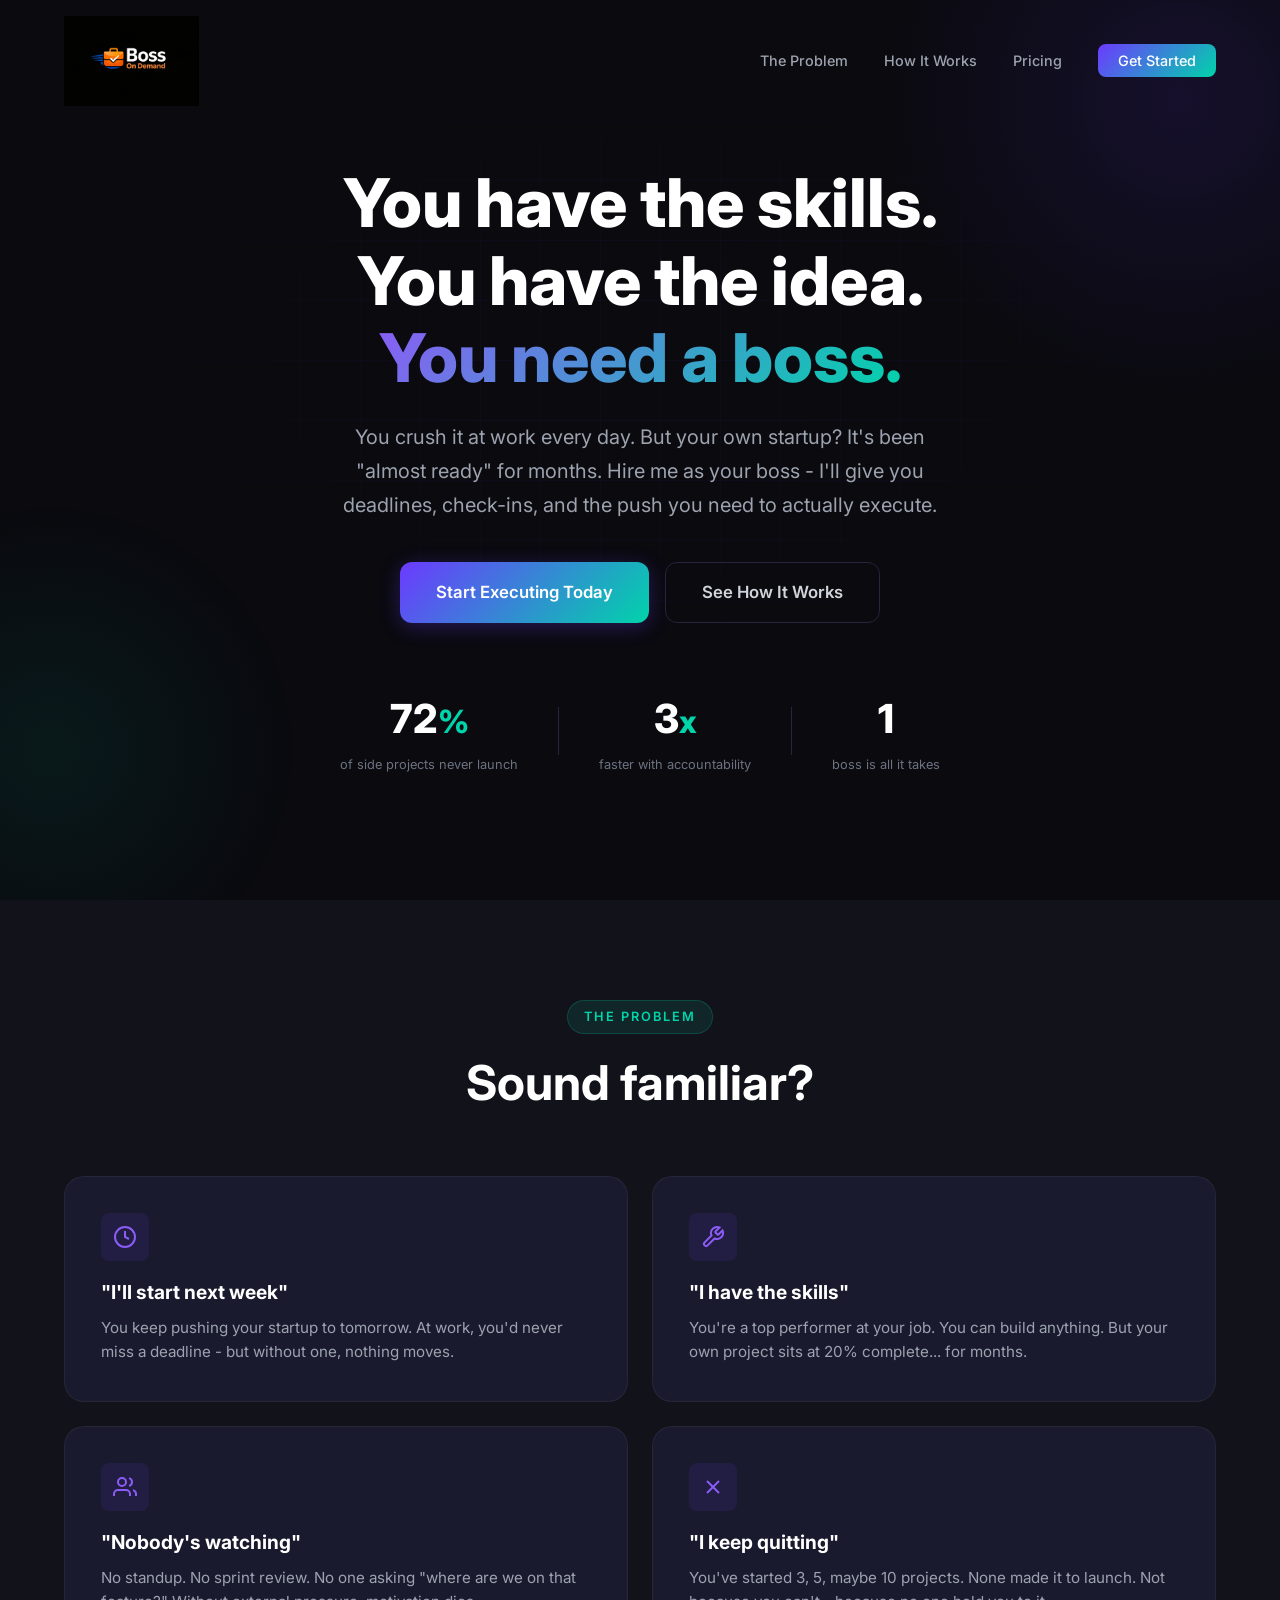
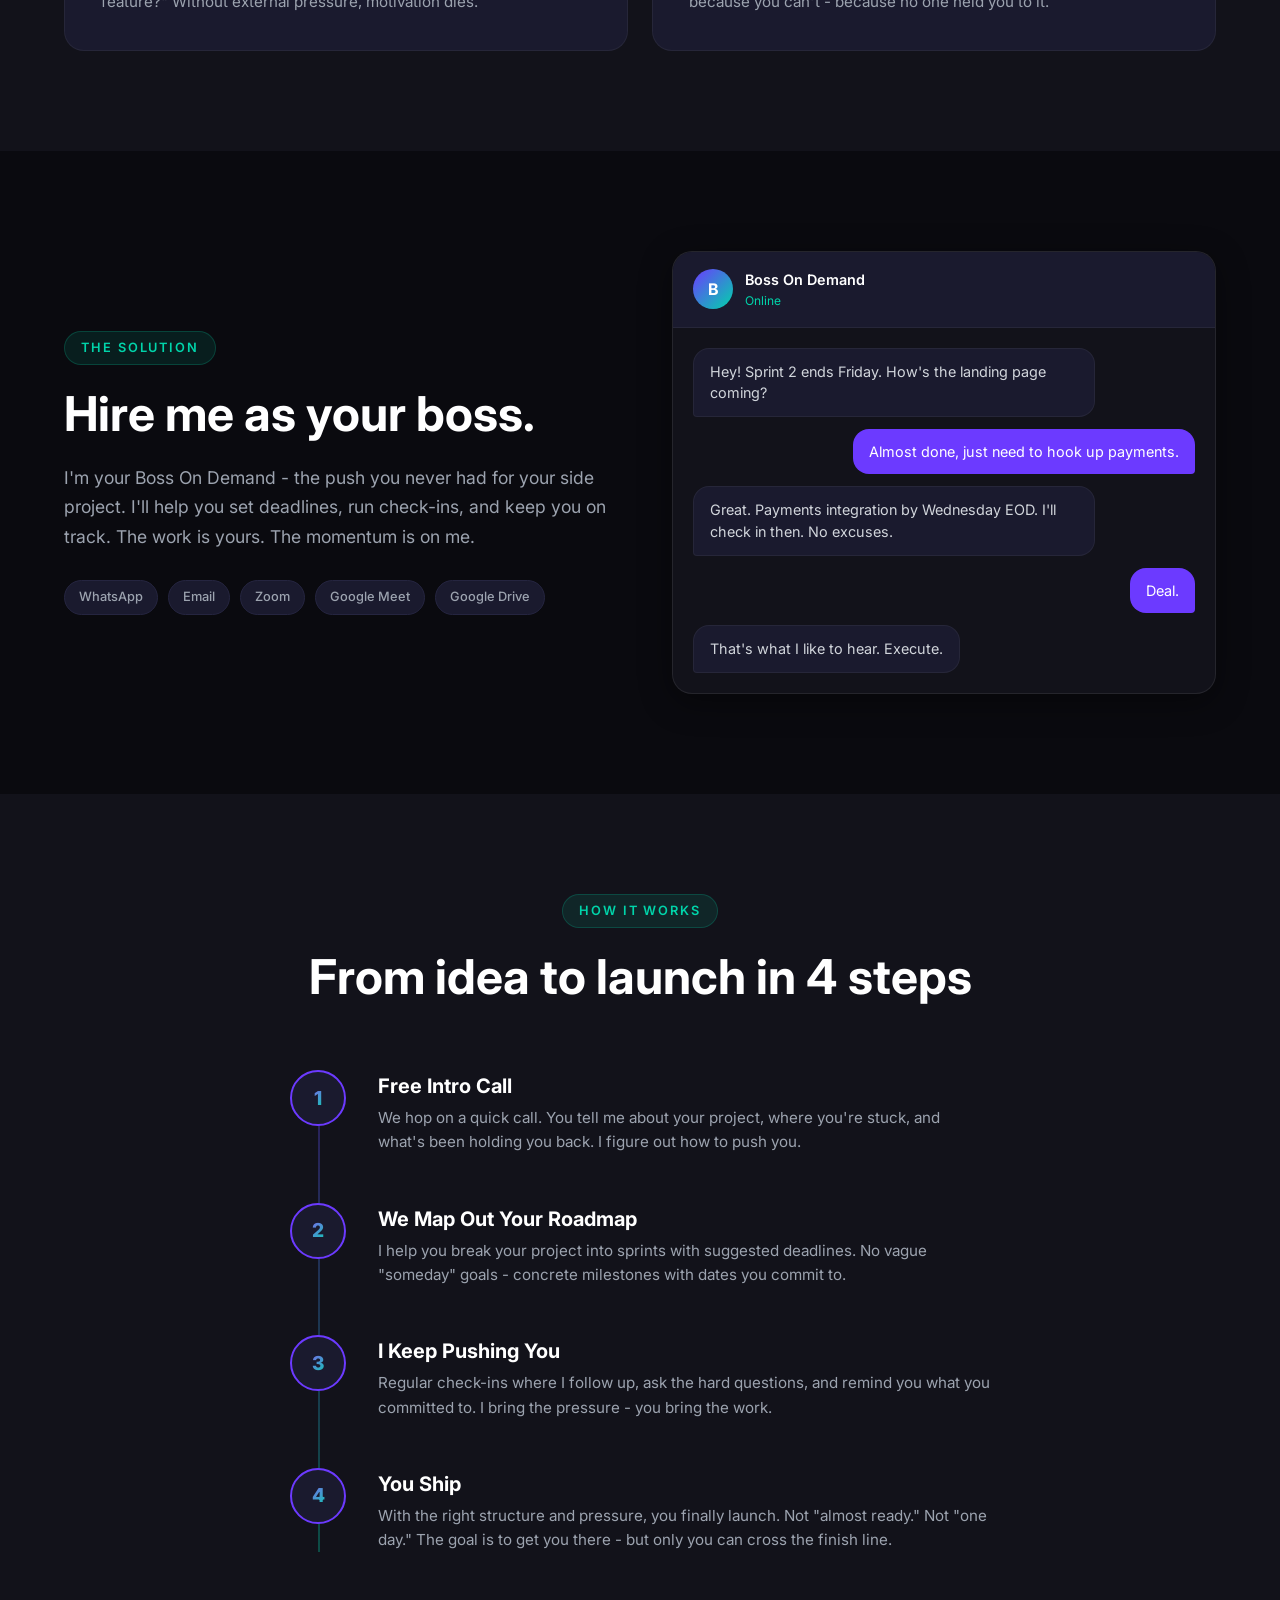
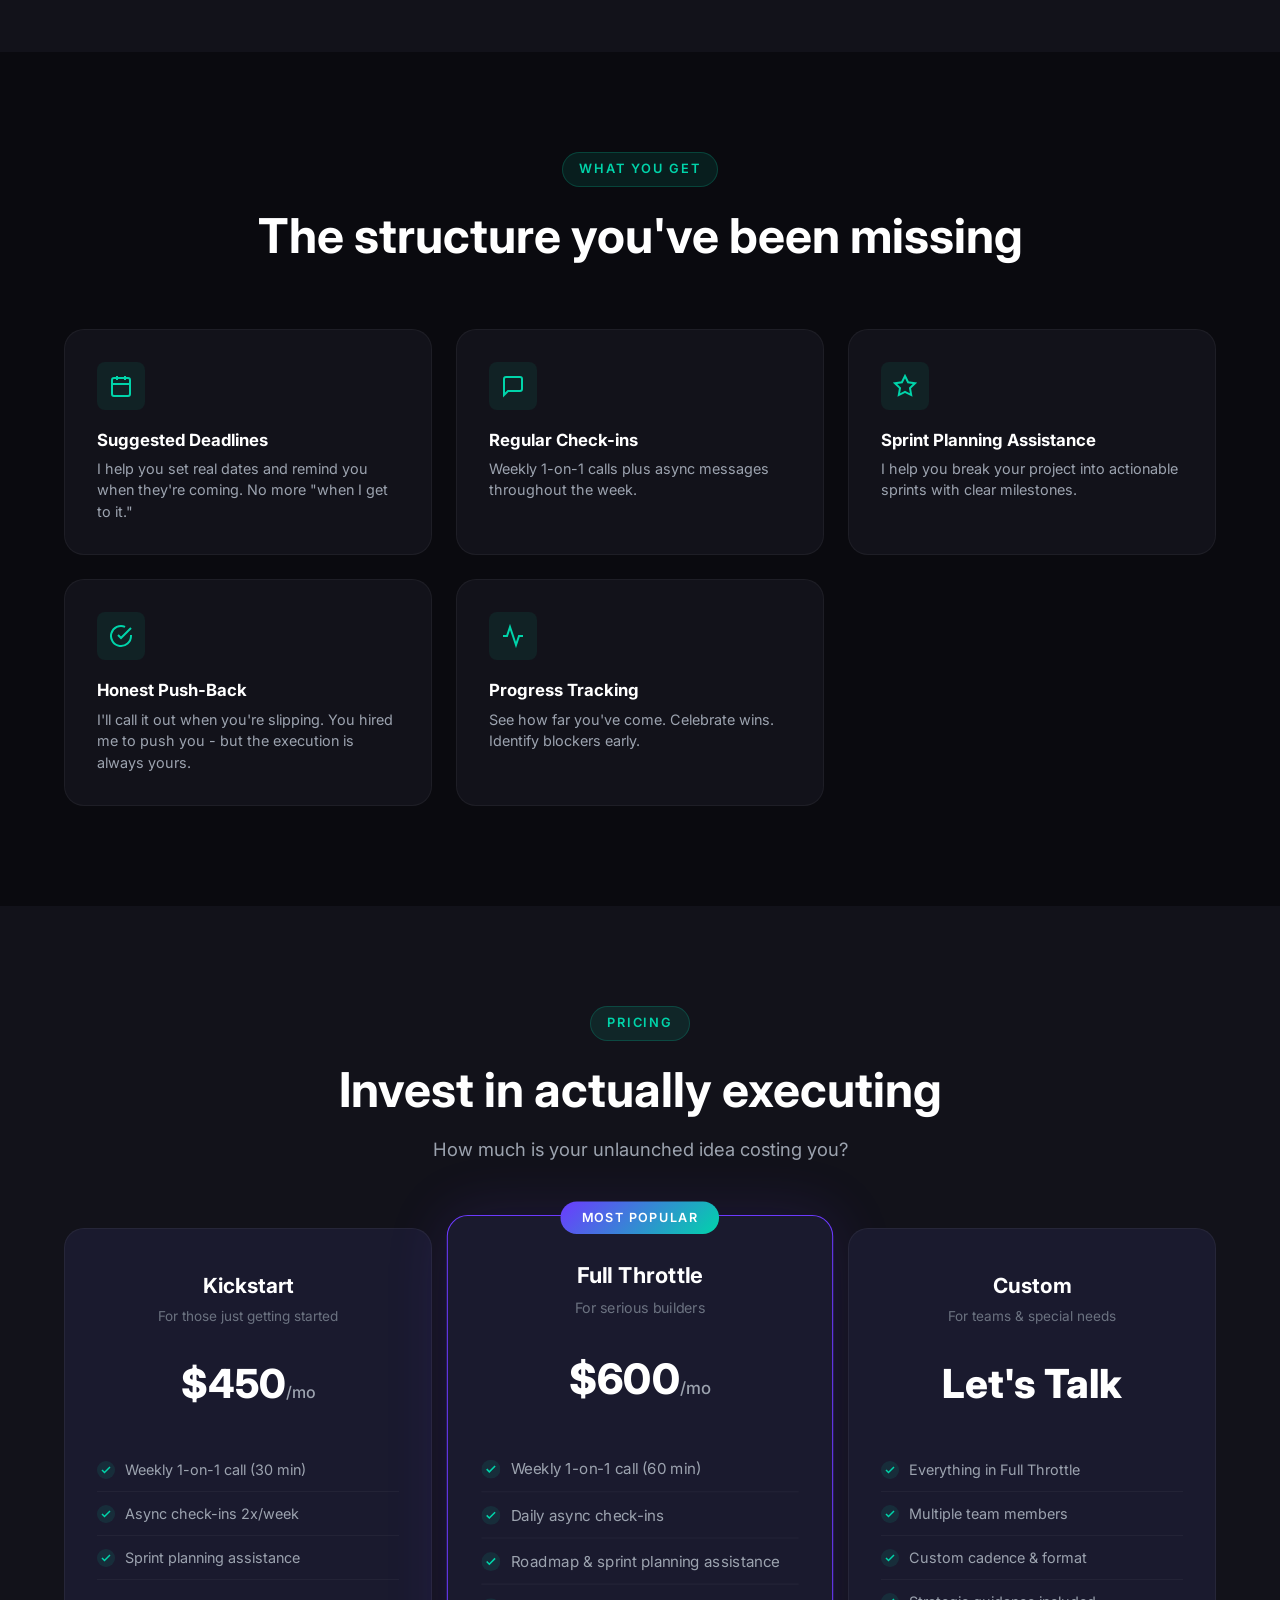
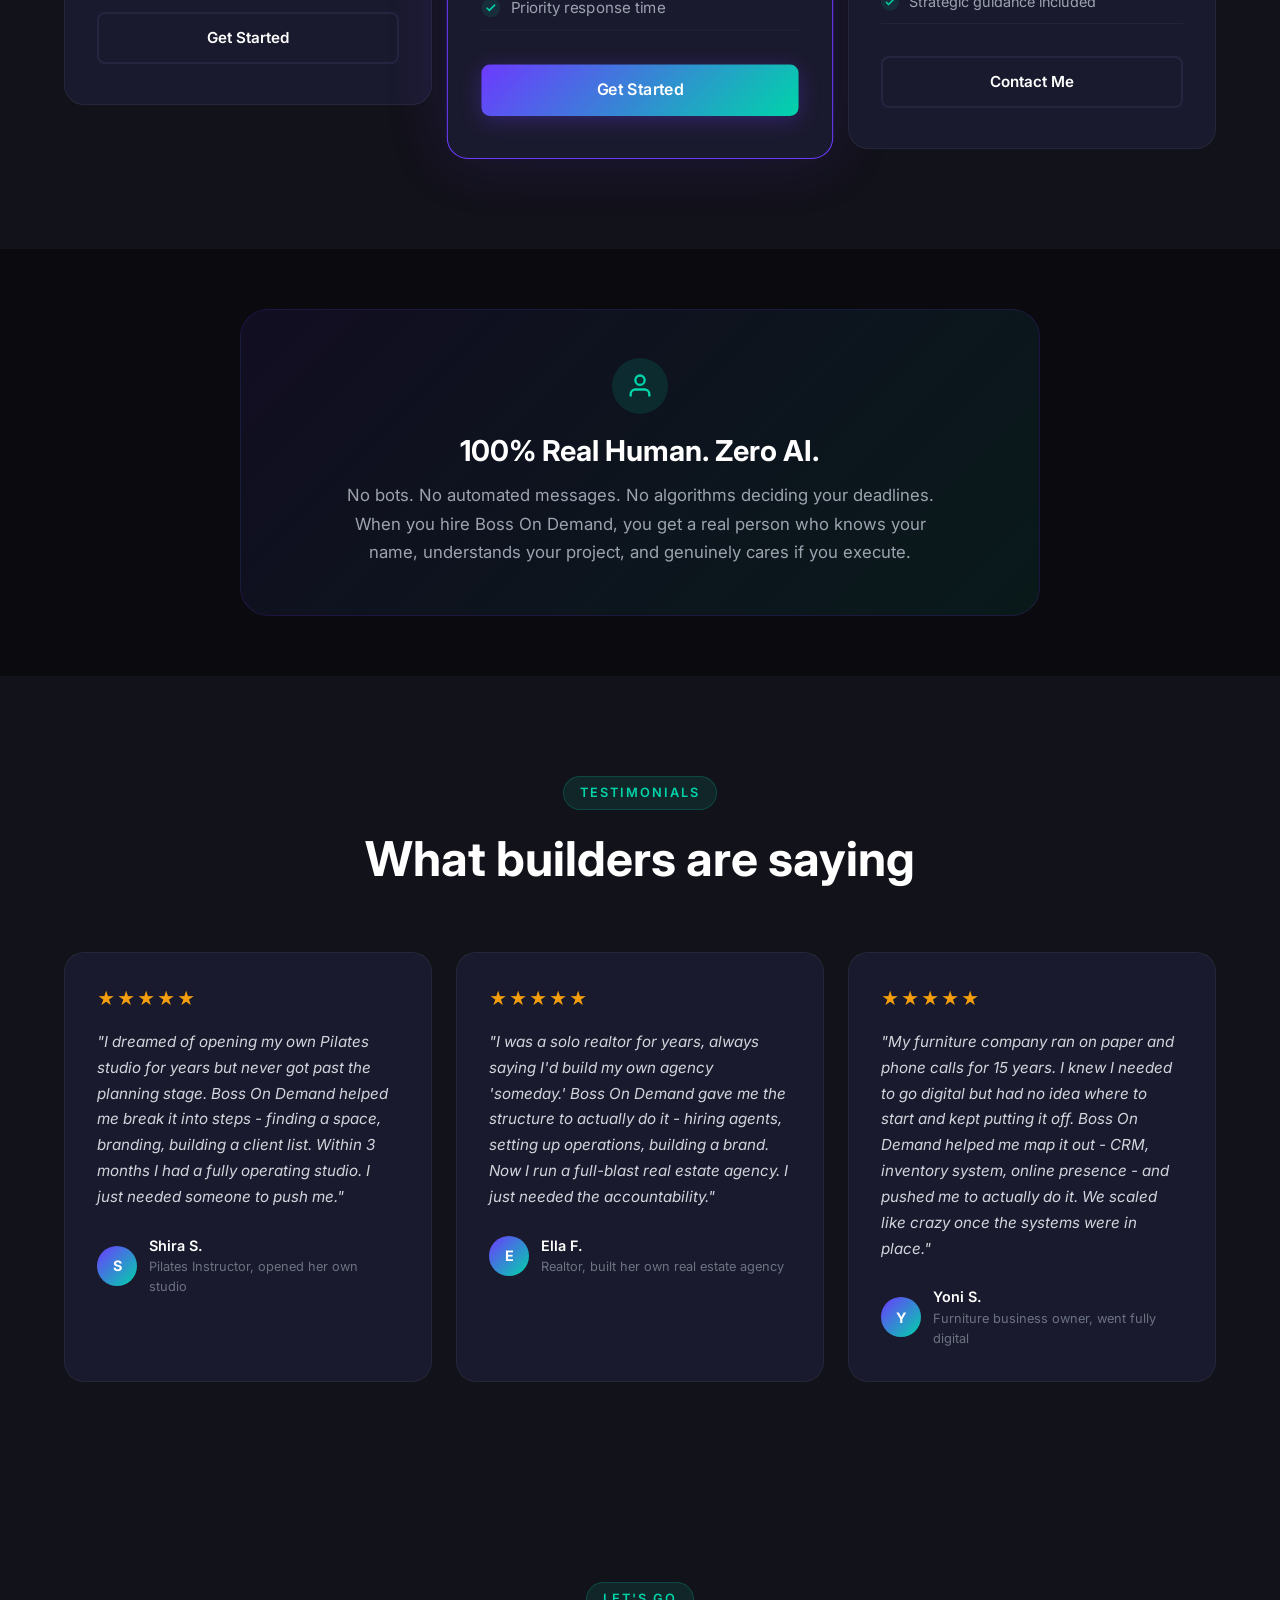
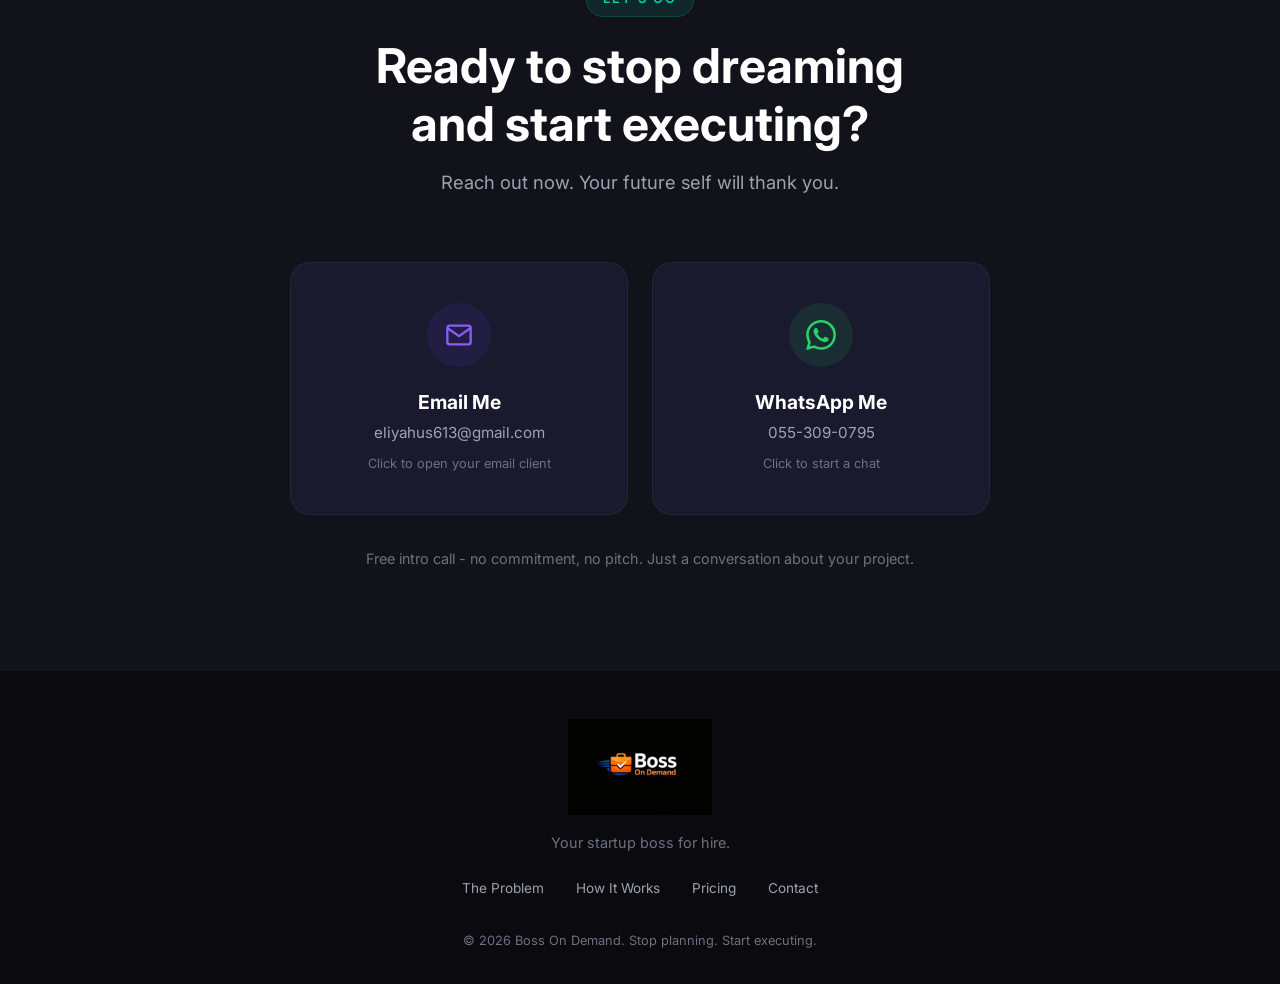
==== commit 1bce3437: "Update index.html" ====
--- a/index.html
+++ b/index.html
@@ -38,7 +38,6 @@
     <header class="hero">
         <div class="hero-bg-grid"></div>
         <div class="container hero-container">
-            <div class="hero-badge">Accountability as a Service</div>
             <h1 class="hero-title">
                 You have the skills.<br>
                 You have the idea.<br>
